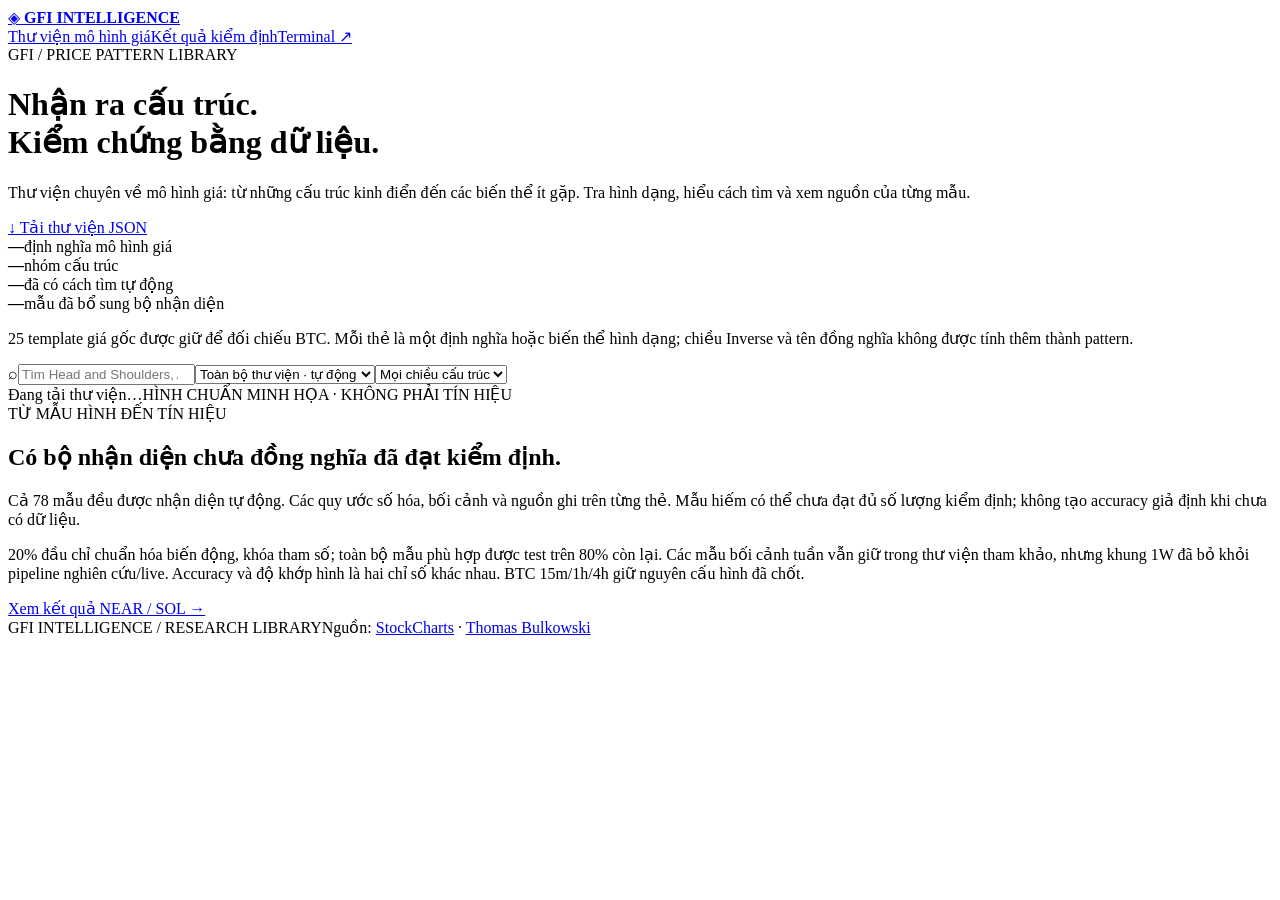
==== static/library.html @ c57b5324 "Initial GFI Similar Pattern V41 handoff" ====
<!doctype html>
<html lang="vi"><head><meta charset="utf-8"><meta name="viewport" content="width=device-width,initial-scale=1"><title>GFI · Price Pattern Library</title><link rel="stylesheet" href="/library.css?v=price-v7"><script defer src="/library.js?v=price-v7"></script></head>
<body>
<header><a class="brand" href="/">◈ <strong>GFI INTELLIGENCE</strong></a><nav><a class="current" href="/library.html">Thư viện mô hình giá</a><a href="/research.html">Kết quả kiểm định</a><a href="/">Terminal ↗</a></nav></header>
<main>
<div class="eyebrow">GFI / PRICE PATTERN LIBRARY</div>
<div class="title-row"><div><h1>Nhận ra cấu trúc.<br><span>Kiểm chứng bằng dữ liệu.</span></h1><p class="lead">Thư viện chuyên về mô hình giá: từ những cấu trúc kinh điển đến các biến thể ít gặp. Tra hình dạng, hiểu cách tìm và xem nguồn của từng mẫu.</p></div><a class="download" href="/api/catalog" download="gfi-price-pattern-library.json">↓ Tải thư viện JSON</a></div>
<div class="metrics"><div><b id="total">—</b><span>định nghĩa mô hình giá</span></div><div><b id="groups-total">—</b><span>nhóm cấu trúc</span></div><div><b id="searchable">—</b><span>đã có cách tìm tự động</span></div><div><b id="reference">—</b><span>mẫu đã bổ sung bộ nhận diện</span></div></div>
<div class="scope"><span class="dot"></span><p>25 template giá gốc được giữ để đối chiếu BTC. Mỗi thẻ là một định nghĩa hoặc biến thể hình dạng; chiều Inverse và tên đồng nghĩa không được tính thêm thành pattern.</p></div>
<section class="catalogue" aria-label="Danh mục mô hình giá">
<div class="search-row"><label class="search"><span>⌕</span><input id="query" aria-label="Tìm mô hình giá" type="search" placeholder="Tìm Head and Shoulders, Adam, Cup, Megaphone…"></label><select id="implementation" aria-label="Cách triển khai"><option value="">Toàn bộ thư viện · tự động</option><option value="weekly">Bối cảnh tuần · tham khảo</option><option value="other">Các mẫu đa khung</option></select><select id="direction" aria-label="Chiều mô hình"><option value="">Mọi chiều cấu trúc</option><option value="Up">Bullish</option><option value="Down">Bearish</option><option value="Breakout">Chờ phá biên</option></select></div>
<div class="categories" id="categories" aria-label="Nhóm mô hình giá"></div>
<div class="list-heading"><span id="result-count" role="status">Đang tải thư viện…</span><span>HÌNH CHUẨN MINH HỌA · KHÔNG PHẢI TÍN HIỆU</span></div>
<div class="cards" id="cards"></div>
</section>
<section class="method-note"><div><div class="eyebrow">TỪ MẪU HÌNH ĐẾN TÍN HIỆU</div><h2>Có bộ nhận diện chưa đồng nghĩa đã đạt kiểm định.</h2></div><p>Cả 78 mẫu đều được nhận diện tự động. Các quy ước số hóa, bối cảnh và nguồn ghi trên từng thẻ. Mẫu hiếm có thể chưa đạt đủ số lượng kiểm định; không tạo accuracy giả định khi chưa có dữ liệu.</p><p>20% đầu chỉ chuẩn hóa biến động, khóa tham số; toàn bộ mẫu phù hợp được test trên 80% còn lại. Các mẫu bối cảnh tuần vẫn giữ trong thư viện tham khảo, nhưng khung 1W đã bỏ khỏi pipeline nghiên cứu/live. Accuracy và độ khớp hình là hai chỉ số khác nhau. BTC 15m/1h/4h giữ nguyên cấu hình đã chốt.</p><a href="/research.html">Xem kết quả NEAR / SOL →</a></section>
</main><footer><span>GFI INTELLIGENCE / RESEARCH LIBRARY</span><span>Nguồn: <a href="https://chartschool.stockcharts.com/table-of-contents/chart-analysis/chart-patterns" target="_blank" rel="noopener noreferrer">StockCharts</a> · <a href="https://www.thepatternsite.com/mybooks.html" target="_blank" rel="noopener noreferrer">Thomas Bulkowski</a></span></footer>
</body></html>
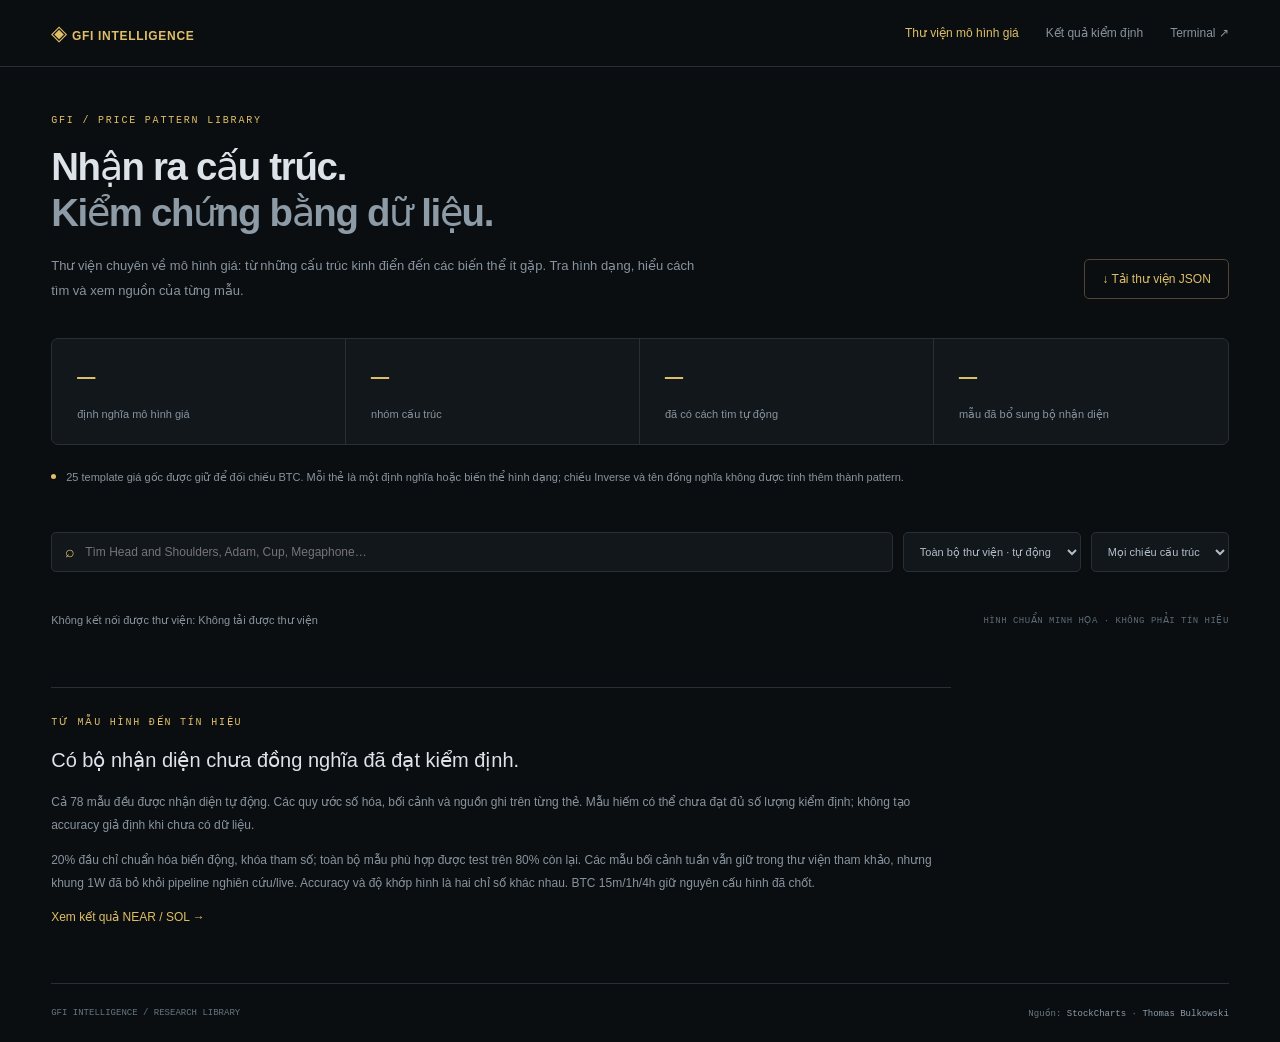
==== commit ef025489: "Fix live path selection and publish the verified MVP handoff" ====
--- a/static/library.html
+++ b/static/library.html
@@ -1,10 +1,10 @@
 <!doctype html>
-<html lang="vi"><head><meta charset="utf-8"><meta name="viewport" content="width=device-width,initial-scale=1"><title>GFI · Price Pattern Library</title><link rel="stylesheet" href="/library.css?v=price-v7"><script defer src="/library.js?v=price-v7"></script></head>
+<html lang="vi"><head><meta charset="utf-8"><meta name="viewport" content="width=device-width,initial-scale=1"><title>GFI · Price Pattern Library</title><link rel="stylesheet" href="./library.css?v=price-v7"><script defer src="./library.js?v=price-v7"></script></head>
 <body>
-<header><a class="brand" href="/">◈ <strong>GFI INTELLIGENCE</strong></a><nav><a class="current" href="/library.html">Thư viện mô hình giá</a><a href="/research.html">Kết quả kiểm định</a><a href="/">Terminal ↗</a></nav></header>
+<header><a class="brand" href="./">◈ <strong>GFI INTELLIGENCE</strong></a><nav><a class="current" href="./library.html">Thư viện mô hình giá</a><a href="./research.html">Kết quả kiểm định</a><a href="./">Terminal ↗</a></nav></header>
 <main>
 <div class="eyebrow">GFI / PRICE PATTERN LIBRARY</div>
-<div class="title-row"><div><h1>Nhận ra cấu trúc.<br><span>Kiểm chứng bằng dữ liệu.</span></h1><p class="lead">Thư viện chuyên về mô hình giá: từ những cấu trúc kinh điển đến các biến thể ít gặp. Tra hình dạng, hiểu cách tìm và xem nguồn của từng mẫu.</p></div><a class="download" href="/api/catalog" download="gfi-price-pattern-library.json">↓ Tải thư viện JSON</a></div>
+<div class="title-row"><div><h1>Nhận ra cấu trúc.<br><span>Kiểm chứng bằng dữ liệu.</span></h1><p class="lead">Thư viện chuyên về mô hình giá: từ những cấu trúc kinh điển đến các biến thể ít gặp. Tra hình dạng, hiểu cách tìm và xem nguồn của từng mẫu.</p></div><a class="download" href="./api/catalog" download="gfi-price-pattern-library.json">↓ Tải thư viện JSON</a></div>
 <div class="metrics"><div><b id="total">—</b><span>định nghĩa mô hình giá</span></div><div><b id="groups-total">—</b><span>nhóm cấu trúc</span></div><div><b id="searchable">—</b><span>đã có cách tìm tự động</span></div><div><b id="reference">—</b><span>mẫu đã bổ sung bộ nhận diện</span></div></div>
 <div class="scope"><span class="dot"></span><p>25 template giá gốc được giữ để đối chiếu BTC. Mỗi thẻ là một định nghĩa hoặc biến thể hình dạng; chiều Inverse và tên đồng nghĩa không được tính thêm thành pattern.</p></div>
 <section class="catalogue" aria-label="Danh mục mô hình giá">
@@ -13,6 +13,6 @@
 <div class="list-heading"><span id="result-count" role="status">Đang tải thư viện…</span><span>HÌNH CHUẨN MINH HỌA · KHÔNG PHẢI TÍN HIỆU</span></div>
 <div class="cards" id="cards"></div>
 </section>
-<section class="method-note"><div><div class="eyebrow">TỪ MẪU HÌNH ĐẾN TÍN HIỆU</div><h2>Có bộ nhận diện chưa đồng nghĩa đã đạt kiểm định.</h2></div><p>Cả 78 mẫu đều được nhận diện tự động. Các quy ước số hóa, bối cảnh và nguồn ghi trên từng thẻ. Mẫu hiếm có thể chưa đạt đủ số lượng kiểm định; không tạo accuracy giả định khi chưa có dữ liệu.</p><p>20% đầu chỉ chuẩn hóa biến động, khóa tham số; toàn bộ mẫu phù hợp được test trên 80% còn lại. Các mẫu bối cảnh tuần vẫn giữ trong thư viện tham khảo, nhưng khung 1W đã bỏ khỏi pipeline nghiên cứu/live. Accuracy và độ khớp hình là hai chỉ số khác nhau. BTC 15m/1h/4h giữ nguyên cấu hình đã chốt.</p><a href="/research.html">Xem kết quả NEAR / SOL →</a></section>
+<section class="method-note"><div><div class="eyebrow">TỪ MẪU HÌNH ĐẾN TÍN HIỆU</div><h2>Có bộ nhận diện chưa đồng nghĩa đã đạt kiểm định.</h2></div><p>Cả 78 mẫu đều được nhận diện tự động. Các quy ước số hóa, bối cảnh và nguồn ghi trên từng thẻ. Mẫu hiếm có thể chưa đạt đủ số lượng kiểm định; không tạo accuracy giả định khi chưa có dữ liệu.</p><p>20% đầu chỉ chuẩn hóa biến động, khóa tham số; toàn bộ mẫu phù hợp được test trên 80% còn lại. Các mẫu bối cảnh tuần vẫn giữ trong thư viện tham khảo, nhưng khung 1W đã bỏ khỏi pipeline nghiên cứu/live. Accuracy và độ khớp hình là hai chỉ số khác nhau. BTC 15m/1h/4h giữ nguyên cấu hình đã chốt.</p><a href="./research.html">Xem kết quả NEAR / SOL →</a></section>
 </main><footer><span>GFI INTELLIGENCE / RESEARCH LIBRARY</span><span>Nguồn: <a href="https://chartschool.stockcharts.com/table-of-contents/chart-analysis/chart-patterns" target="_blank" rel="noopener noreferrer">StockCharts</a> · <a href="https://www.thepatternsite.com/mybooks.html" target="_blank" rel="noopener noreferrer">Thomas Bulkowski</a></span></footer>
 </body></html>
--- a/static/library.css
+++ b/static/library.css
@@ -0,0 +1 @@
+:root{color-scheme:dark;--bg:#0b0e11;--surface:#12171c;--line:#273038;--muted:#87949f;--ink:#dce3e9;--gold:#dfbf67;--green:#77c9ad;--red:#d88b96;font-family:Segoe UI,Arial,sans-serif;background:var(--bg);color:var(--ink)}*{box-sizing:border-box}body{margin:0}a{color:var(--gold);text-decoration:none}header{padding:21px 4%;border-bottom:1px solid var(--line);display:flex;align-items:center;justify-content:space-between;gap:25px}.brand{font-size:12px;letter-spacing:.7px}.brand:first-letter{font-size:21px}nav{display:flex;gap:27px}nav a{font-size:12px;color:var(--muted)}nav .current{color:var(--gold)}main{max-width:1500px;margin:auto;padding:48px 4%}.eyebrow{color:var(--gold);font:10px Consolas,monospace;letter-spacing:1.8px}.title-row{display:flex;align-items:end;justify-content:space-between;gap:40px}h1{font-size:clamp(30px,3vw,45px);font-weight:550;line-height:1.2;letter-spacing:-1.3px;margin:18px 0}h1 span{color:#8d9ba6}.lead{font-size:13px;line-height:1.9;color:var(--muted);max-width:650px;margin:0}.download{white-space:nowrap;border:1px solid #504733;border-radius:5px;padding:12px 17px;font-size:12px;margin-bottom:5px}.metrics{display:grid;grid-template-columns:repeat(4,1fr);margin-top:34px;border:1px solid var(--line);border-radius:7px;background:var(--surface)}.metrics>div{padding:22px 25px;border-right:1px solid var(--line)}.metrics>div:last-child{border:0}.metrics b{font:30px Consolas,monospace;color:var(--gold);display:block;margin-bottom:9px}.metrics span{font-size:11px;color:var(--muted)}.scope{display:flex;align-items:center;gap:10px;color:var(--muted);font-size:11px;line-height:1.7;margin:12px 0 35px}.dot{flex-shrink:0;width:5px;height:5px;background:var(--gold);border-radius:50%}.search-row{display:flex;gap:10px}.search{display:flex;align-items:center;gap:10px;flex:1;background:var(--surface);border:1px solid var(--line);border-radius:5px;padding:10px 13px;color:var(--gold)}input{width:100%;border:0;outline:0;padding:0;background:transparent;font:12px Segoe UI,Arial;color:var(--ink)}input:focus-visible{outline:1px solid var(--gold);outline-offset:4px}select{border:1px solid var(--line);border-radius:5px;padding:10px 12px;background:var(--surface);color:#b2bdc7;font:11px Segoe UI,Arial}.categories{display:flex;gap:7px;flex-wrap:wrap;padding:16px 0}button{font:11px Segoe UI,Arial;color:var(--muted);background:transparent;border:1px solid var(--line);border-radius:4px;padding:8px 10px;cursor:pointer}button.selected{border-color:#6d5c30;color:var(--gold);background:#27251c}button:hover{color:var(--ink)}button:focus-visible,a:focus-visible,select:focus-visible{outline:2px solid var(--gold);outline-offset:3px}.list-heading{display:flex;justify-content:space-between;gap:14px;align-items:center;margin:10px 0 15px;font-size:11px;color:var(--muted)}.list-heading>span:last-child{font:9px Consolas,monospace;letter-spacing:.5px;color:#5c6b77}.cards{display:grid;grid-template-columns:repeat(3,minmax(0,1fr));gap:13px}.card{background:var(--surface);border:1px solid var(--line);border-radius:7px;overflow:hidden;min-width:0}.card-top{padding:18px 18px 0}.card-group{font:9px Consolas,monospace;letter-spacing:.5px;color:#86949f}.card h2{font-size:15px;font-weight:550;margin:9px 0 0;line-height:1.5}.art{width:100%;height:146px;display:block;margin-top:7px}.card-body{padding:0 18px 18px}.chips{display:flex;gap:6px;flex-wrap:wrap;margin-bottom:12px}.chip{font:9px Consolas,monospace;border:1px solid #32413c;color:var(--green);padding:4px 6px;border-radius:3px}.chip.bearish{color:var(--red);border-color:#4b333b}.chip.neutral{color:var(--gold);border-color:#4b452f}.chip.reference{color:#8f9aa6;border-color:#343d46}.chip.method{color:#8399ab;border-color:#293b48}.card p{color:#94a1ad;font-size:11px;line-height:1.8;margin:0;min-height:40px}.card details{margin-top:13px;border-top:1px solid #242d35;padding-top:11px;font-size:10px;color:var(--muted);line-height:1.8}.card summary{cursor:pointer;color:#aeb8c0}.card details p{font-size:10px;margin:9px 0;min-height:0}.card .aliases{color:#6e8495;margin-top:8px;font-size:10px}.empty{padding:50px;text-align:center;grid-column:1/-1;color:var(--muted)}.method-note{margin-top:45px;border-top:1px solid var(--line);padding:28px 0 10px;max-width:900px}.method-note h2{font-size:20px;font-weight:500;line-height:1.5}.method-note p{color:var(--muted);font-size:12px;line-height:1.9}.method-note>a{font-size:12px}footer{margin:0 4%;padding:24px 0;border-top:1px solid var(--line);display:flex;justify-content:space-between;gap:20px;font:9px Consolas,monospace;color:#657681}footer a{color:#8c9dab}@media(min-width:1600px){.cards{grid-template-columns:repeat(4,minmax(0,1fr))}}@media(max-width:850px){.cards{grid-template-columns:repeat(2,minmax(0,1fr))}nav{gap:15px}.title-row{align-items:start;flex-direction:column;gap:20px}.metrics>div{padding:18px 15px}.list-heading>span:last-child{display:none}}@media(max-width:560px){header{align-items:start;flex-direction:column;gap:18px}main{padding-top:30px}.metrics{grid-template-columns:repeat(2,1fr)}.metrics>div:nth-child(2){border-right:0}.metrics>div:nth-child(-n+2){border-bottom:1px solid var(--line)}.search-row{flex-wrap:wrap}.search{flex-basis:100%}.cards{grid-template-columns:1fr}.art{height:160px}footer{flex-direction:column}}
